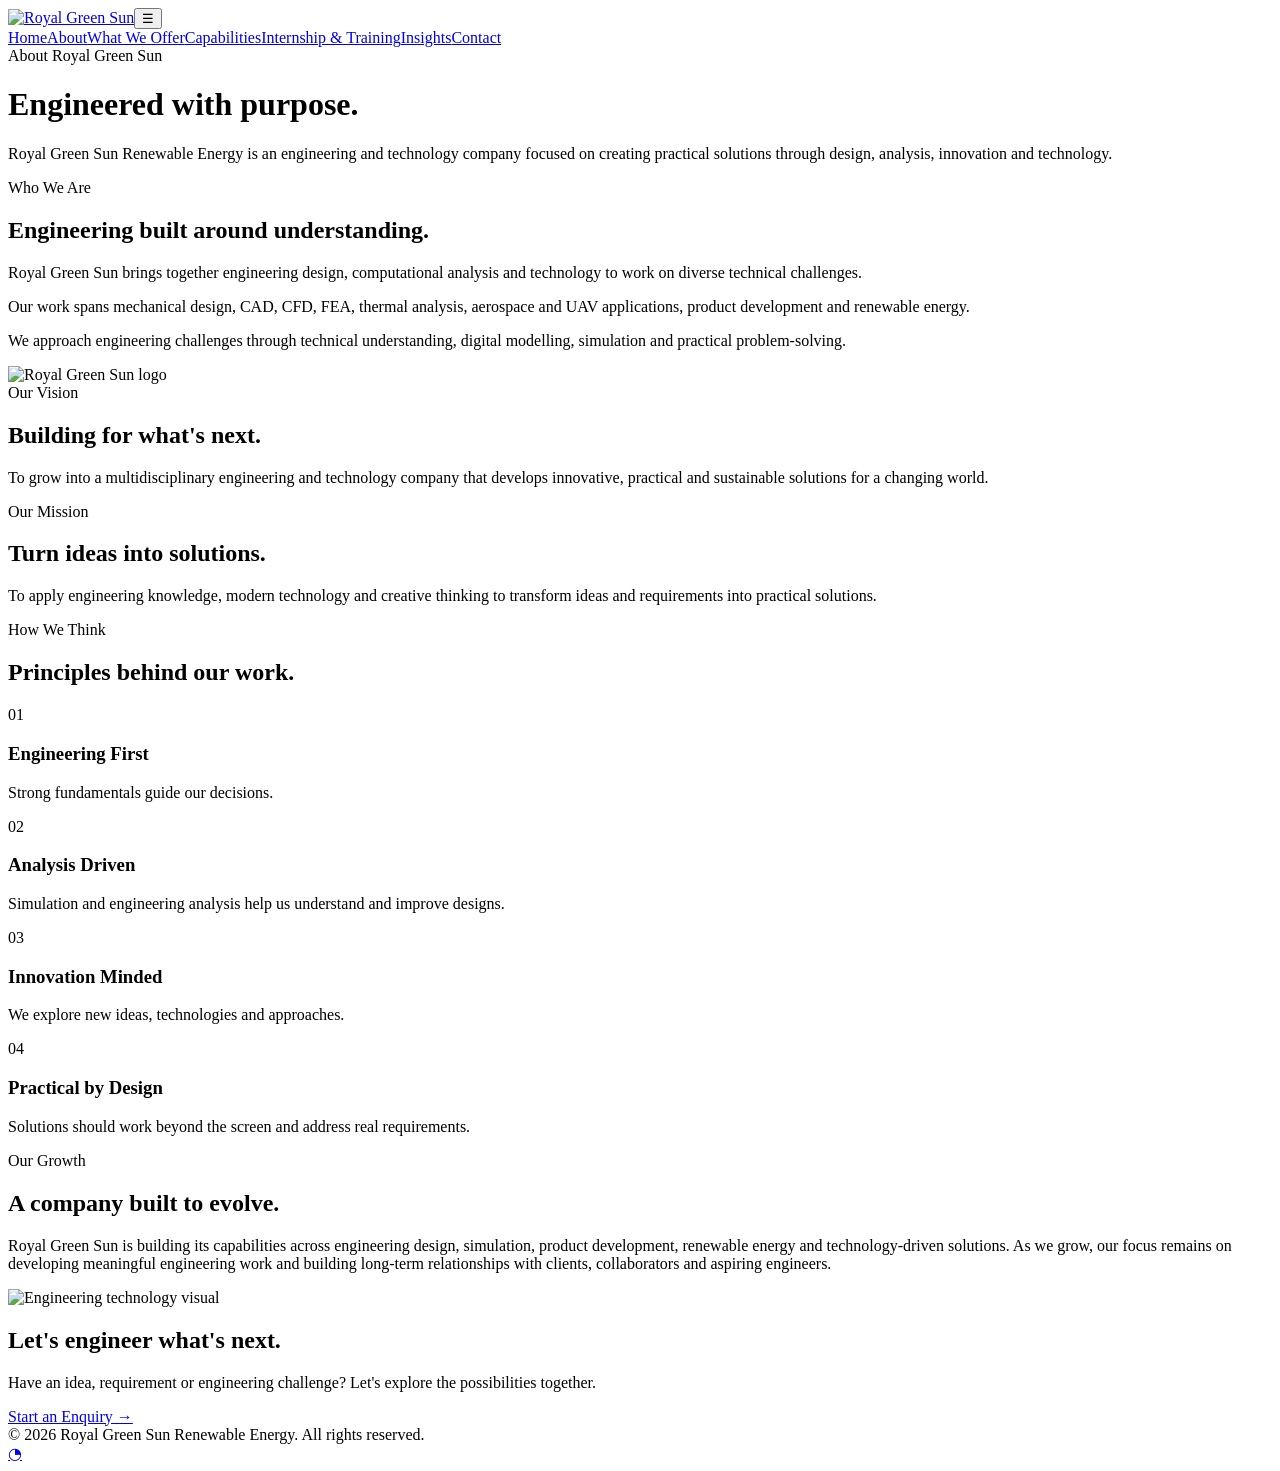
==== about.html @ 7a36ba61 "Add files via upload" ====
<!doctype html><html lang="en"><head><meta charset="utf-8"><meta name="viewport" content="width=device-width,initial-scale=1"><title>About | Royal Green Sun</title><link rel="stylesheet" href="assets/styles.css"></head><body><div class="topline"></div><nav class="nav"><div class="container navin"><a class="brand" href="index.html"><img src="assets/logo.png" alt="Royal Green Sun"></a><button class="menu">☰</button><div class="links"><a href="index.html">Home</a><a class="active" href="about.html">About</a><a href="what-we-offer.html">What We Offer</a><a href="capabilities.html">Capabilities</a><a href="internship-training.html">Internship &amp; Training</a><a href="insights.html">Insights</a><a href="contact.html">Contact</a></div></div></nav><header class="pagehero"><div class="container"><div class="eyebrow">About Royal Green Sun</div><h1>Engineered with purpose.</h1><p>Royal Green Sun Renewable Energy is an engineering and technology company focused on creating practical solutions through design, analysis, innovation and technology.</p></div></header><section class="section"><div class="container split"><div><div class="kicker">Who We Are</div><h2>Engineering built around understanding.</h2><p>Royal Green Sun brings together engineering design, computational analysis and technology to work on diverse technical challenges.</p><p>Our work spans mechanical design, CAD, CFD, FEA, thermal analysis, aerospace and UAV applications, product development and renewable energy.</p><p>We approach engineering challenges through technical understanding, digital modelling, simulation and practical problem-solving.</p></div><div class="logo-lock"><img src="assets/logo.png" alt="Royal Green Sun logo"></div></div></section><section class="section alt"><div class="container grid grid2"><div class="card"><div class="kicker">Our Vision</div><h2>Building for what's next.</h2><p>To grow into a multidisciplinary engineering and technology company that develops innovative, practical and sustainable solutions for a changing world.</p></div><div class="card"><div class="kicker">Our Mission</div><h2>Turn ideas into solutions.</h2><p>To apply engineering knowledge, modern technology and creative thinking to transform ideas and requirements into practical solutions.</p></div></div></section><section class="section"><div class="container"><div class="section-head"><div><div class="kicker">How We Think</div><h2>Principles behind our work.</h2></div></div><div class="grid grid4"><div class="card"><div class="num">01</div><h3>Engineering First</h3><p>Strong fundamentals guide our decisions.</p></div><div class="card"><div class="num">02</div><h3>Analysis Driven</h3><p>Simulation and engineering analysis help us understand and improve designs.</p></div><div class="card"><div class="num">03</div><h3>Innovation Minded</h3><p>We explore new ideas, technologies and approaches.</p></div><div class="card"><div class="num">04</div><h3>Practical by Design</h3><p>Solutions should work beyond the screen and address real requirements.</p></div></div></div></section><section class="section dark"><div class="container split"><div><div class="kicker">Our Growth</div><h2>A company built to evolve.</h2><p>Royal Green Sun is building its capabilities across engineering design, simulation, product development, renewable energy and technology-driven solutions. As we grow, our focus remains on developing meaningful engineering work and building long-term relationships with clients, collaborators and aspiring engineers.</p></div><div class="visual"><img src="assets/engineering-technologies.png" alt="Engineering technology visual"></div></div></section><section class="cta"><div class="container cta-box"><div><h2>Let's engineer what's next.</h2><p>Have an idea, requirement or engineering challenge? Let's explore the possibilities together.</p></div><a class="btn primary" href="contact.html">Start an Enquiry →</a></div></section><footer class="footer"><div class="container copy">© 2026 Royal Green Sun Renewable Energy. All rights reserved.</div></footer><a class="wa" target="_blank" href="https://wa.me/919315692372?text=Hello%20Royal%20Green%20Sun%2C%20I%20would%20like%20to%20enquire%20about%20your%20engineering%20services.">◔</a><script src="assets/script.js"></script></body></html>
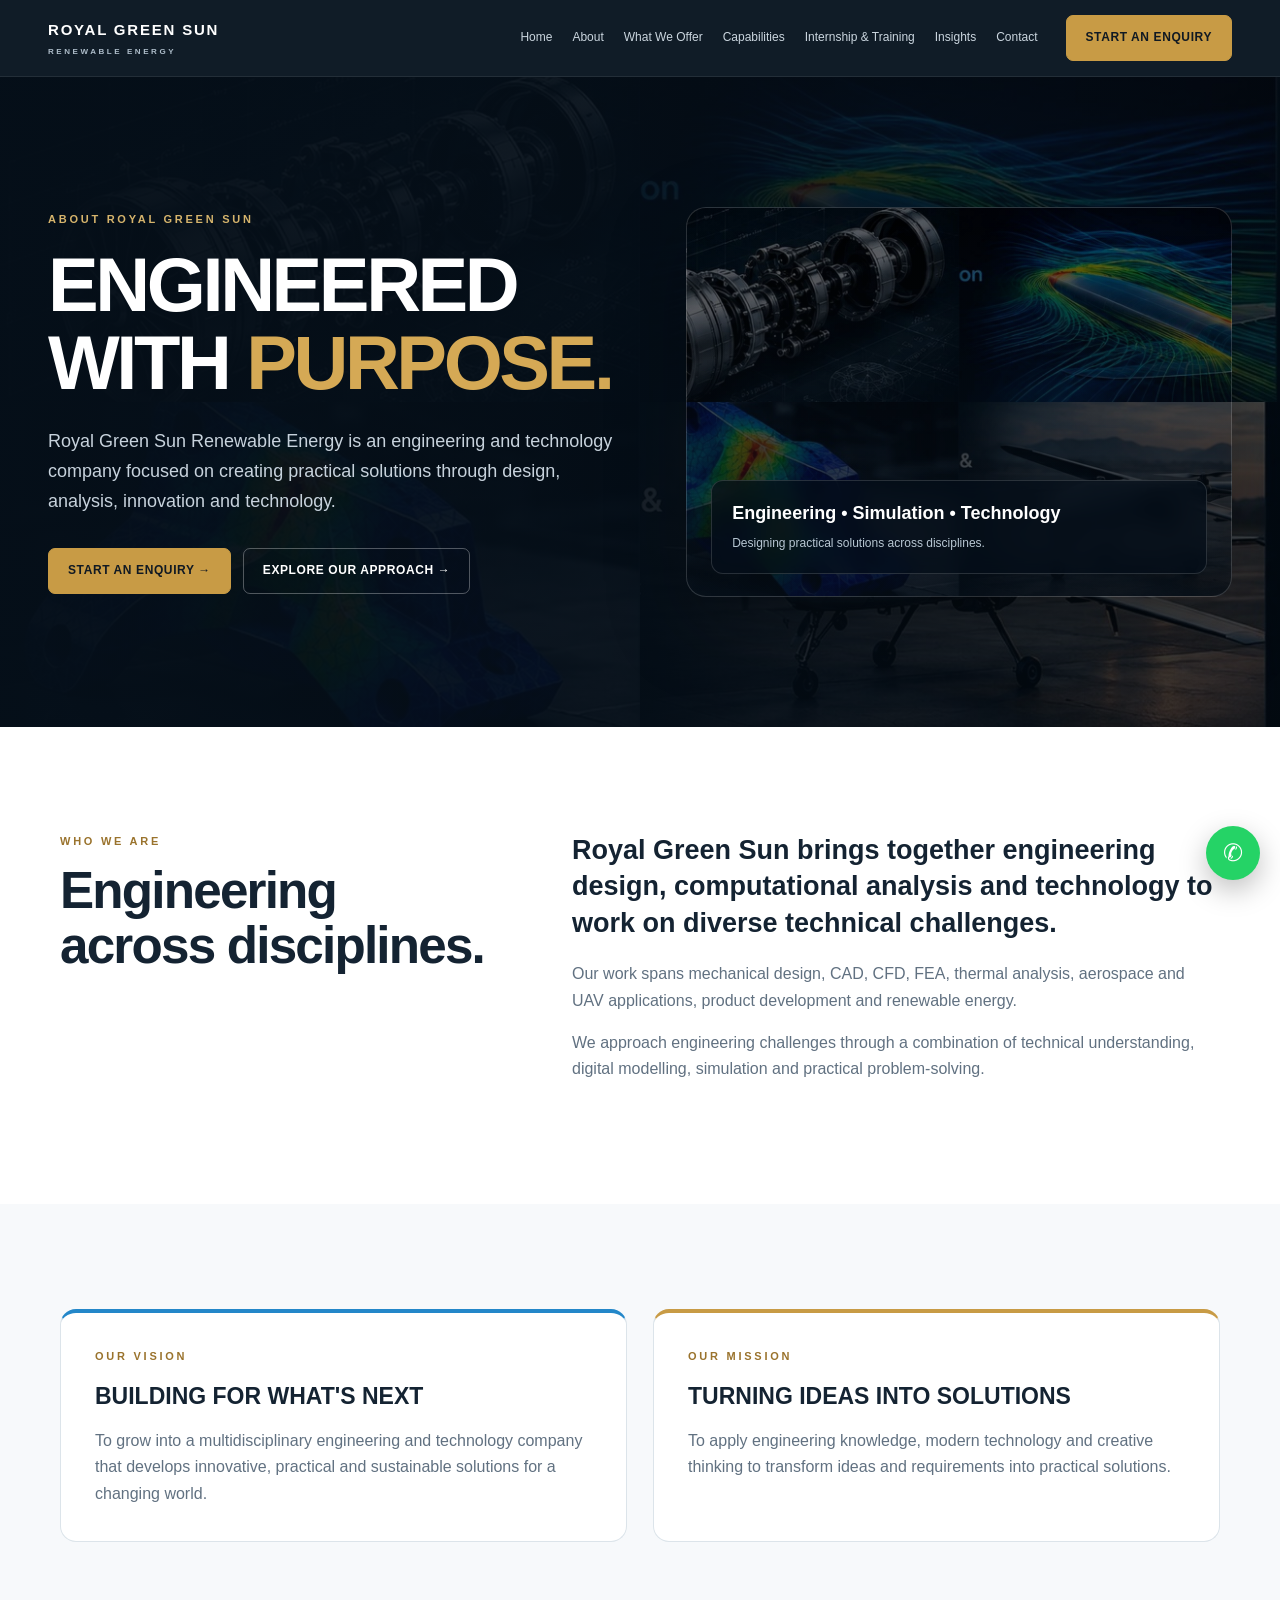
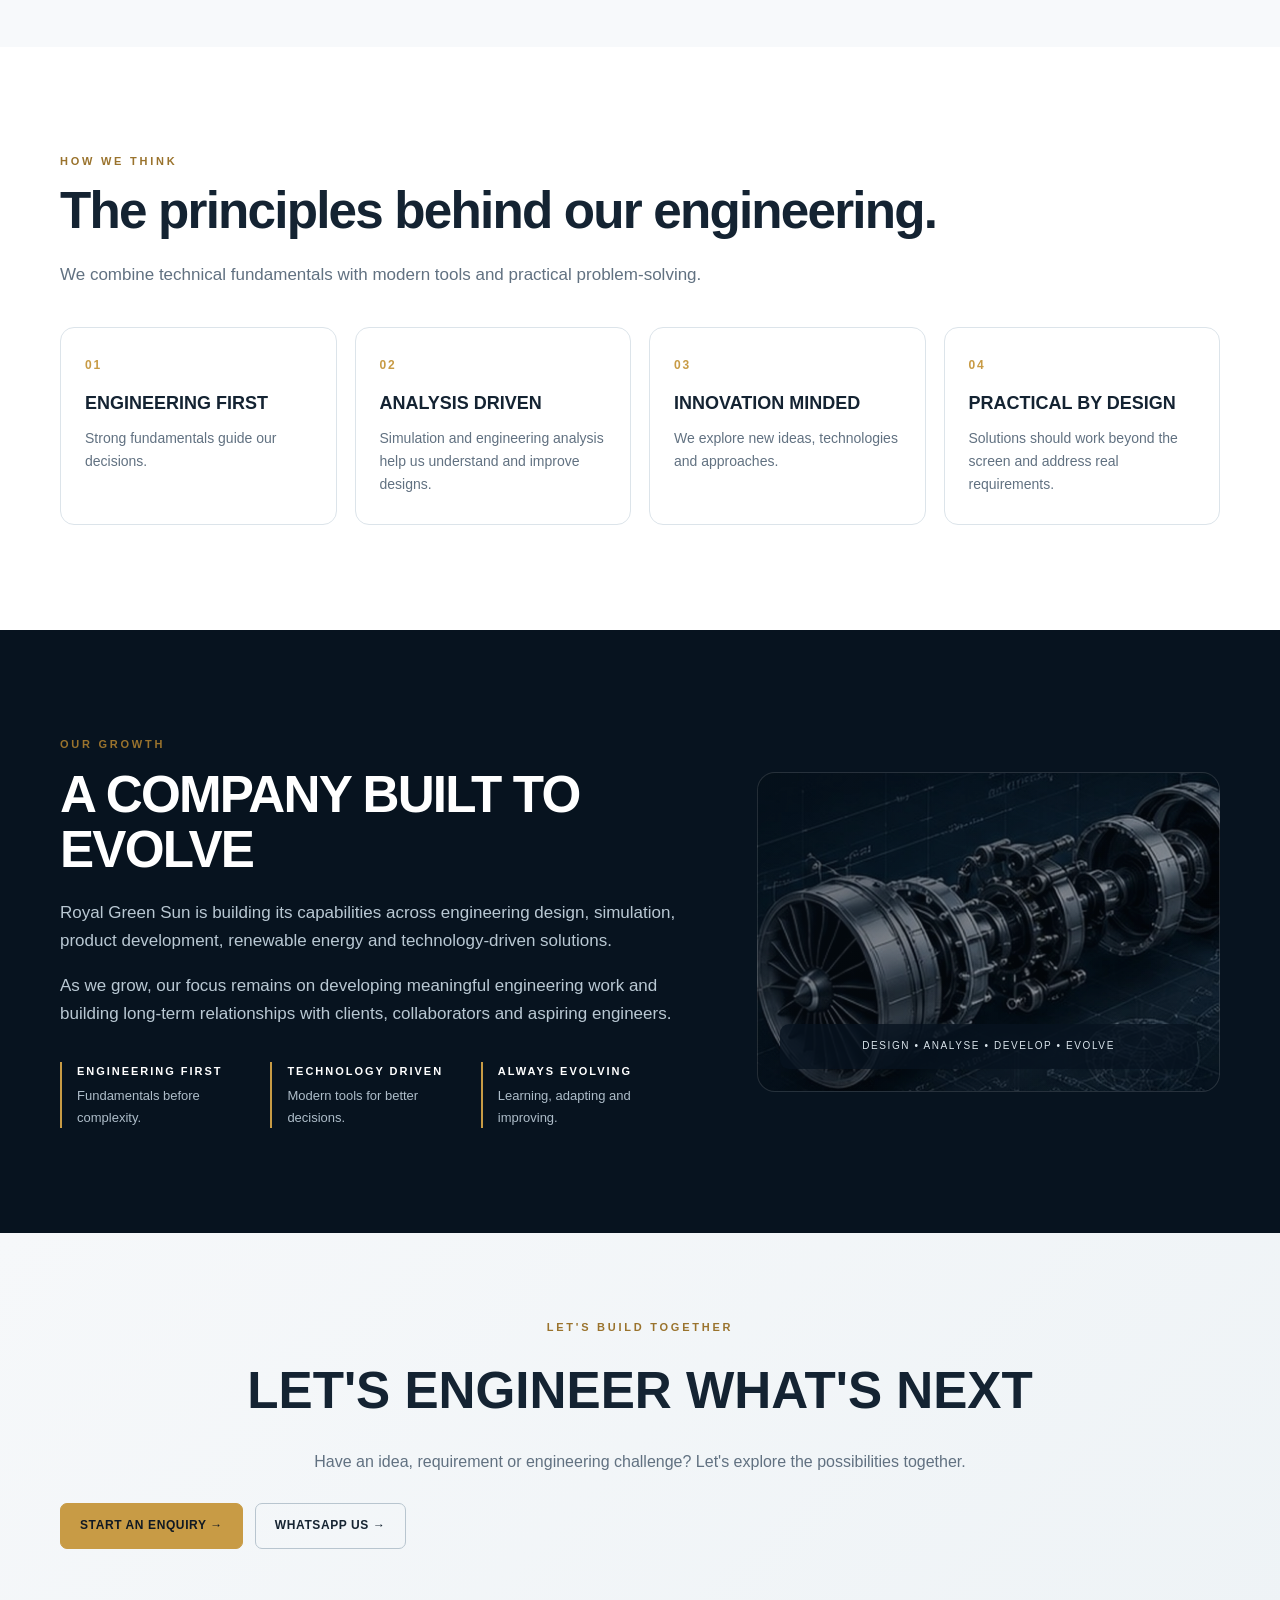
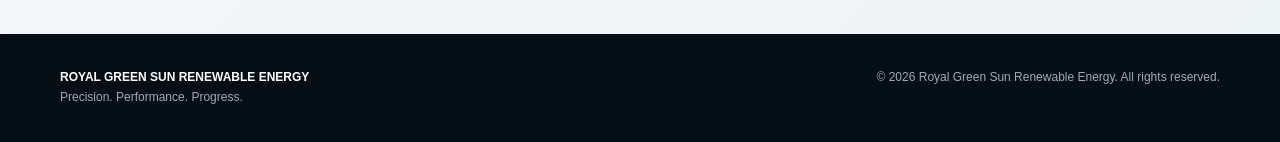
==== commit 80655da1: "Add files via upload" ====
--- a/about.html
+++ b/about.html
@@ -1 +1,22 @@
-<!doctype html><html lang="en"><head><meta charset="utf-8"><meta name="viewport" content="width=device-width,initial-scale=1"><title>About | Royal Green Sun</title><link rel="stylesheet" href="assets/styles.css"></head><body><div class="topline"></div><nav class="nav"><div class="container navin"><a class="brand" href="index.html"><img src="assets/logo.png" alt="Royal Green Sun"></a><button class="menu">☰</button><div class="links"><a href="index.html">Home</a><a class="active" href="about.html">About</a><a href="what-we-offer.html">What We Offer</a><a href="capabilities.html">Capabilities</a><a href="internship-training.html">Internship &amp; Training</a><a href="insights.html">Insights</a><a href="contact.html">Contact</a></div></div></nav><header class="pagehero"><div class="container"><div class="eyebrow">About Royal Green Sun</div><h1>Engineered with purpose.</h1><p>Royal Green Sun Renewable Energy is an engineering and technology company focused on creating practical solutions through design, analysis, innovation and technology.</p></div></header><section class="section"><div class="container split"><div><div class="kicker">Who We Are</div><h2>Engineering built around understanding.</h2><p>Royal Green Sun brings together engineering design, computational analysis and technology to work on diverse technical challenges.</p><p>Our work spans mechanical design, CAD, CFD, FEA, thermal analysis, aerospace and UAV applications, product development and renewable energy.</p><p>We approach engineering challenges through technical understanding, digital modelling, simulation and practical problem-solving.</p></div><div class="logo-lock"><img src="assets/logo.png" alt="Royal Green Sun logo"></div></div></section><section class="section alt"><div class="container grid grid2"><div class="card"><div class="kicker">Our Vision</div><h2>Building for what's next.</h2><p>To grow into a multidisciplinary engineering and technology company that develops innovative, practical and sustainable solutions for a changing world.</p></div><div class="card"><div class="kicker">Our Mission</div><h2>Turn ideas into solutions.</h2><p>To apply engineering knowledge, modern technology and creative thinking to transform ideas and requirements into practical solutions.</p></div></div></section><section class="section"><div class="container"><div class="section-head"><div><div class="kicker">How We Think</div><h2>Principles behind our work.</h2></div></div><div class="grid grid4"><div class="card"><div class="num">01</div><h3>Engineering First</h3><p>Strong fundamentals guide our decisions.</p></div><div class="card"><div class="num">02</div><h3>Analysis Driven</h3><p>Simulation and engineering analysis help us understand and improve designs.</p></div><div class="card"><div class="num">03</div><h3>Innovation Minded</h3><p>We explore new ideas, technologies and approaches.</p></div><div class="card"><div class="num">04</div><h3>Practical by Design</h3><p>Solutions should work beyond the screen and address real requirements.</p></div></div></div></section><section class="section dark"><div class="container split"><div><div class="kicker">Our Growth</div><h2>A company built to evolve.</h2><p>Royal Green Sun is building its capabilities across engineering design, simulation, product development, renewable energy and technology-driven solutions. As we grow, our focus remains on developing meaningful engineering work and building long-term relationships with clients, collaborators and aspiring engineers.</p></div><div class="visual"><img src="assets/engineering-technologies.png" alt="Engineering technology visual"></div></div></section><section class="cta"><div class="container cta-box"><div><h2>Let's engineer what's next.</h2><p>Have an idea, requirement or engineering challenge? Let's explore the possibilities together.</p></div><a class="btn primary" href="contact.html">Start an Enquiry →</a></div></section><footer class="footer"><div class="container copy">© 2026 Royal Green Sun Renewable Energy. All rights reserved.</div></footer><a class="wa" target="_blank" href="https://wa.me/919315692372?text=Hello%20Royal%20Green%20Sun%2C%20I%20would%20like%20to%20enquire%20about%20your%20engineering%20services.">◔</a><script src="assets/script.js"></script></body></html>
+<!DOCTYPE html>
+<html lang="en">
+<head>
+<meta charset="UTF-8"><meta name="viewport" content="width=device-width,initial-scale=1.0">
+<title>About | Royal Green Sun Renewable Energy</title>
+<meta name="description" content="About Royal Green Sun Renewable Energy — an engineering and technology company focused on design, analysis, innovation and practical solutions.">
+<style>
+:root{--navy:#07131f;--ink:#142332;--muted:#617181;--line:#dce4ea;--paper:#f7f9fb;--gold:#c89b45;--blue:#2387c9}*{box-sizing:border-box}html{scroll-behavior:smooth}body{margin:0;font-family:Inter,Arial,Helvetica,sans-serif;color:var(--ink);line-height:1.65}a{text-decoration:none;color:inherit}.nav{position:sticky;top:0;z-index:50;background:rgba(7,19,31,.96);backdrop-filter:blur(12px);border-bottom:1px solid rgba(255,255,255,.08)}.navin{max-width:1240px;margin:auto;min-height:76px;padding:0 28px;display:flex;align-items:center;gap:28px}.brand{color:#fff;font-weight:800;letter-spacing:.12em;font-size:15px;white-space:nowrap}.brand small{display:block;color:#aebdca;font-size:8px;letter-spacing:.32em;margin-top:3px;font-weight:600}.links{margin-left:auto;display:flex;gap:20px;color:#cbd6df;font-size:12px}.links a:hover{color:#fff}.btn{display:inline-flex;align-items:center;justify-content:center;padding:12px 19px;border-radius:7px;background:var(--gold);color:#101923;font-size:12px;font-weight:800;letter-spacing:.05em;text-transform:uppercase;border:1px solid var(--gold)}.btn.alt{background:transparent;color:#fff;border-color:rgba(255,255,255,.3)}.hero{min-height:650px;color:#fff;background:linear-gradient(90deg,rgba(5,15,25,.97) 0%,rgba(5,15,25,.88) 43%,rgba(5,15,25,.45) 100%),url('assets/bg-hero.jpg') center/cover no-repeat;position:relative;overflow:hidden}.hero-inner{max-width:1240px;min-height:650px;margin:auto;padding:88px 28px;display:grid;grid-template-columns:1.02fr .98fr;gap:70px;align-items:center}.eyebrow,.kicker{font-size:11px;font-weight:900;letter-spacing:.25em;text-transform:uppercase}.eyebrow{color:#d6b46c;margin-bottom:18px}.hero h1{margin:0;font-size:clamp(44px,6vw,76px);line-height:1.02;letter-spacing:-.045em}.hero h1 span{color:#d5a955}.hero p{max-width:650px;color:#c7d2dc;font-size:18px;margin:26px 0 32px}.hero-actions,.cta-actions{display:flex;gap:12px;flex-wrap:wrap}.hero-visual{min-height:390px;border:1px solid rgba(255,255,255,.16);border-radius:20px;overflow:hidden;position:relative;background:linear-gradient(180deg,rgba(5,15,25,.05),rgba(5,15,25,.72)),url('assets/bg-hero.jpg') center/cover no-repeat;box-shadow:0 28px 80px rgba(0,0,0,.28)}.visual-label{position:absolute;left:24px;bottom:22px;right:24px;padding:18px 20px;border-radius:12px;background:rgba(5,15,25,.72);border:1px solid rgba(255,255,255,.14);backdrop-filter:blur(10px)}.visual-label strong{display:block;font-size:18px}.visual-label span{color:#b8c7d3;font-size:12px}.section{padding:105px 28px}.section.alt-bg{background:var(--paper)}.container{max-width:1160px;margin:auto}.kicker{color:#9a732d;margin-bottom:13px}.title{margin:0 0 22px;font-size:clamp(34px,4vw,54px);line-height:1.08;letter-spacing:-.035em}.lead{color:var(--muted);font-size:17px;max-width:820px}.who{display:grid;grid-template-columns:.8fr 1.2fr;gap:80px;align-items:start}.statement{margin:0 0 20px;font-size:27px;line-height:1.35;font-weight:700}.copy{color:var(--muted);font-size:16px}.vision-grid{display:grid;grid-template-columns:1fr 1fr;gap:26px}.info-card{background:#fff;border:1px solid var(--line);border-radius:16px;padding:34px}.info-card h3{margin:0 0 12px;font-size:23px}.info-card p{margin:0;color:var(--muted)}.mission{border-top:4px solid var(--gold)}.vision{border-top:4px solid var(--blue)}.think-grid{display:grid;grid-template-columns:repeat(4,1fr);gap:18px}.think-card{padding:28px 24px;border:1px solid var(--line);border-radius:14px;background:#fff}.think-card .num{color:var(--gold);font-weight:900;font-size:12px;letter-spacing:.15em}.think-card h3{font-size:18px;margin:14px 0 8px}.think-card p{color:var(--muted);font-size:14px;margin:0}.growth{background:var(--navy);color:#fff}.growth .lead{color:#b9c8d3}.growth-inner{display:grid;grid-template-columns:1fr .75fr;gap:80px;align-items:center}.growth-visual{min-height:320px;border:1px solid rgba(255,255,255,.13);border-radius:18px;background:linear-gradient(135deg,rgba(7,19,31,.55),rgba(7,19,31,.15)),url('assets/bg-design.jpg') center/cover no-repeat;position:relative}.growth-visual:after{content:'DESIGN • ANALYSE • DEVELOP • EVOLVE';position:absolute;left:22px;right:22px;bottom:22px;padding:14px;border-radius:9px;background:rgba(7,19,31,.78);color:#d9e3ea;font-size:10px;letter-spacing:.16em;text-align:center}.points{display:grid;grid-template-columns:repeat(3,1fr);gap:14px;margin-top:34px}.point{border-left:2px solid var(--gold);padding-left:15px}.point strong{display:block;font-size:11px;letter-spacing:.18em}.point span{display:block;color:#aebdc9;font-size:13px;margin-top:5px}.cta{padding:85px 28px;background:linear-gradient(135deg,#f6f8fa,#eef3f6);text-align:center}.cta h2{font-size:clamp(32px,4vw,52px);margin:0 0 15px}.cta p{max-width:700px;margin:0 auto 28px;color:var(--muted)}.cta .btn.alt{color:#162432;border-color:#b8c5cf}footer{background:#050d15;color:#9eacb7;padding:34px 28px}.foot{max-width:1160px;margin:auto;display:flex;justify-content:space-between;gap:20px;font-size:12px}.foot strong{color:#fff}.whatsapp{position:fixed;right:20px;bottom:20px;z-index:100;width:54px;height:54px;border-radius:50%;display:flex;align-items:center;justify-content:center;background:#25D366;color:#fff;font-size:24px;box-shadow:0 10px 28px rgba(0,0,0,.25)}
+@media(max-width:900px){.links{display:none}.hero-inner,.who,.growth-inner{grid-template-columns:1fr}.hero-visual{min-height:320px}.think-grid{grid-template-columns:1fr 1fr}.vision-grid{grid-template-columns:1fr}}
+@media(max-width:560px){.navin{padding:0 18px}.nav .btn{display:none}.section{padding:76px 20px}.hero-inner{padding:72px 20px;min-height:auto}.hero{min-height:auto}.hero h1{font-size:46px}.hero p{font-size:16px}.think-grid{grid-template-columns:1fr}.points{grid-template-columns:1fr}.foot{flex-direction:column}}
+</style></head>
+<body>
+<header class="nav"><div class="navin"><a class="brand" href="index.html">ROYAL GREEN SUN<small>RENEWABLE ENERGY</small></a><nav class="links"><a href="index.html">Home</a><a href="about.html">About</a><a href="what-we-offer.html">What We Offer</a><a href="capabilities.html">Capabilities</a><a href="internship-training.html">Internship &amp; Training</a><a href="insights.html">Insights</a><a href="contact.html">Contact</a></nav><a class="btn" href="contact.html">Start an Enquiry</a></div></header>
+<main>
+<section class="hero"><div class="hero-inner"><div><div class="eyebrow">ABOUT ROYAL GREEN SUN</div><h1>ENGINEERED<br>WITH <span>PURPOSE.</span></h1><p>Royal Green Sun Renewable Energy is an engineering and technology company focused on creating practical solutions through design, analysis, innovation and technology.</p><div class="hero-actions"><a class="btn" href="contact.html">Start an Enquiry →</a><a class="btn alt" href="#who-we-are">Explore Our Approach →</a></div></div><div class="hero-visual" aria-label="Engineering, simulation, aerospace and renewable-energy visual"><div class="visual-label"><strong>Engineering • Simulation • Technology</strong><span>Designing practical solutions across disciplines.</span></div></div></div></section>
+<section class="section" id="who-we-are"><div class="container who"><div><div class="kicker">Who We Are</div><h2 class="title">Engineering across disciplines.</h2></div><div><p class="statement">Royal Green Sun brings together engineering design, computational analysis and technology to work on diverse technical challenges.</p><p class="copy">Our work spans mechanical design, CAD, CFD, FEA, thermal analysis, aerospace and UAV applications, product development and renewable energy.</p><p class="copy">We approach engineering challenges through a combination of technical understanding, digital modelling, simulation and practical problem-solving.</p></div></div></section>
+<section class="section alt-bg"><div class="container"><div class="vision-grid"><div class="info-card vision"><div class="kicker">Our Vision</div><h3>BUILDING FOR WHAT'S NEXT</h3><p>To grow into a multidisciplinary engineering and technology company that develops innovative, practical and sustainable solutions for a changing world.</p></div><div class="info-card mission"><div class="kicker">Our Mission</div><h3>TURNING IDEAS INTO SOLUTIONS</h3><p>To apply engineering knowledge, modern technology and creative thinking to transform ideas and requirements into practical solutions.</p></div></div></div></section>
+<section class="section"><div class="container"><div class="kicker">How We Think</div><h2 class="title">The principles behind our engineering.</h2><p class="lead">We combine technical fundamentals with modern tools and practical problem-solving.</p><div class="think-grid" style="margin-top:38px"><div class="think-card"><div class="num">01</div><h3>ENGINEERING FIRST</h3><p>Strong fundamentals guide our decisions.</p></div><div class="think-card"><div class="num">02</div><h3>ANALYSIS DRIVEN</h3><p>Simulation and engineering analysis help us understand and improve designs.</p></div><div class="think-card"><div class="num">03</div><h3>INNOVATION MINDED</h3><p>We explore new ideas, technologies and approaches.</p></div><div class="think-card"><div class="num">04</div><h3>PRACTICAL BY DESIGN</h3><p>Solutions should work beyond the screen and address real requirements.</p></div></div></div></section>
+<section class="section growth"><div class="container growth-inner"><div><div class="kicker">Our Growth</div><h2 class="title">A COMPANY BUILT TO EVOLVE</h2><p class="lead">Royal Green Sun is building its capabilities across engineering design, simulation, product development, renewable energy and technology-driven solutions.</p><p class="lead">As we grow, our focus remains on developing meaningful engineering work and building long-term relationships with clients, collaborators and aspiring engineers.</p><div class="points"><div class="point"><strong>ENGINEERING FIRST</strong><span>Fundamentals before complexity.</span></div><div class="point"><strong>TECHNOLOGY DRIVEN</strong><span>Modern tools for better decisions.</span></div><div class="point"><strong>ALWAYS EVOLVING</strong><span>Learning, adapting and improving.</span></div></div></div><div class="growth-visual" aria-label="Engineering design visual"></div></div></section>
+<section class="cta"><div class="container"><div class="kicker">Let's Build Together</div><h2>LET'S ENGINEER WHAT'S NEXT</h2><p>Have an idea, requirement or engineering challenge? Let's explore the possibilities together.</p><div class="cta-actions"><a class="btn" href="contact.html">Start an Enquiry →</a><a class="btn alt" href="https://wa.me/919315692372?text=Hello%20Royal%20Green%20Sun%2C%20I%20would%20like%20to%20enquire%20about%20your%20engineering%20services.">WhatsApp Us →</a></div></div></section>
+</main><footer><div class="foot"><div><strong>ROYAL GREEN SUN RENEWABLE ENERGY</strong><br>Precision. Performance. Progress.</div><div>© 2026 Royal Green Sun Renewable Energy. All rights reserved.</div></div></footer><a class="whatsapp" href="https://wa.me/919315692372?text=Hello%20Royal%20Green%20Sun%2C%20I%20would%20like%20to%20enquire%20about%20your%20engineering%20services." aria-label="WhatsApp Royal Green Sun">✆</a>
+</body></html>
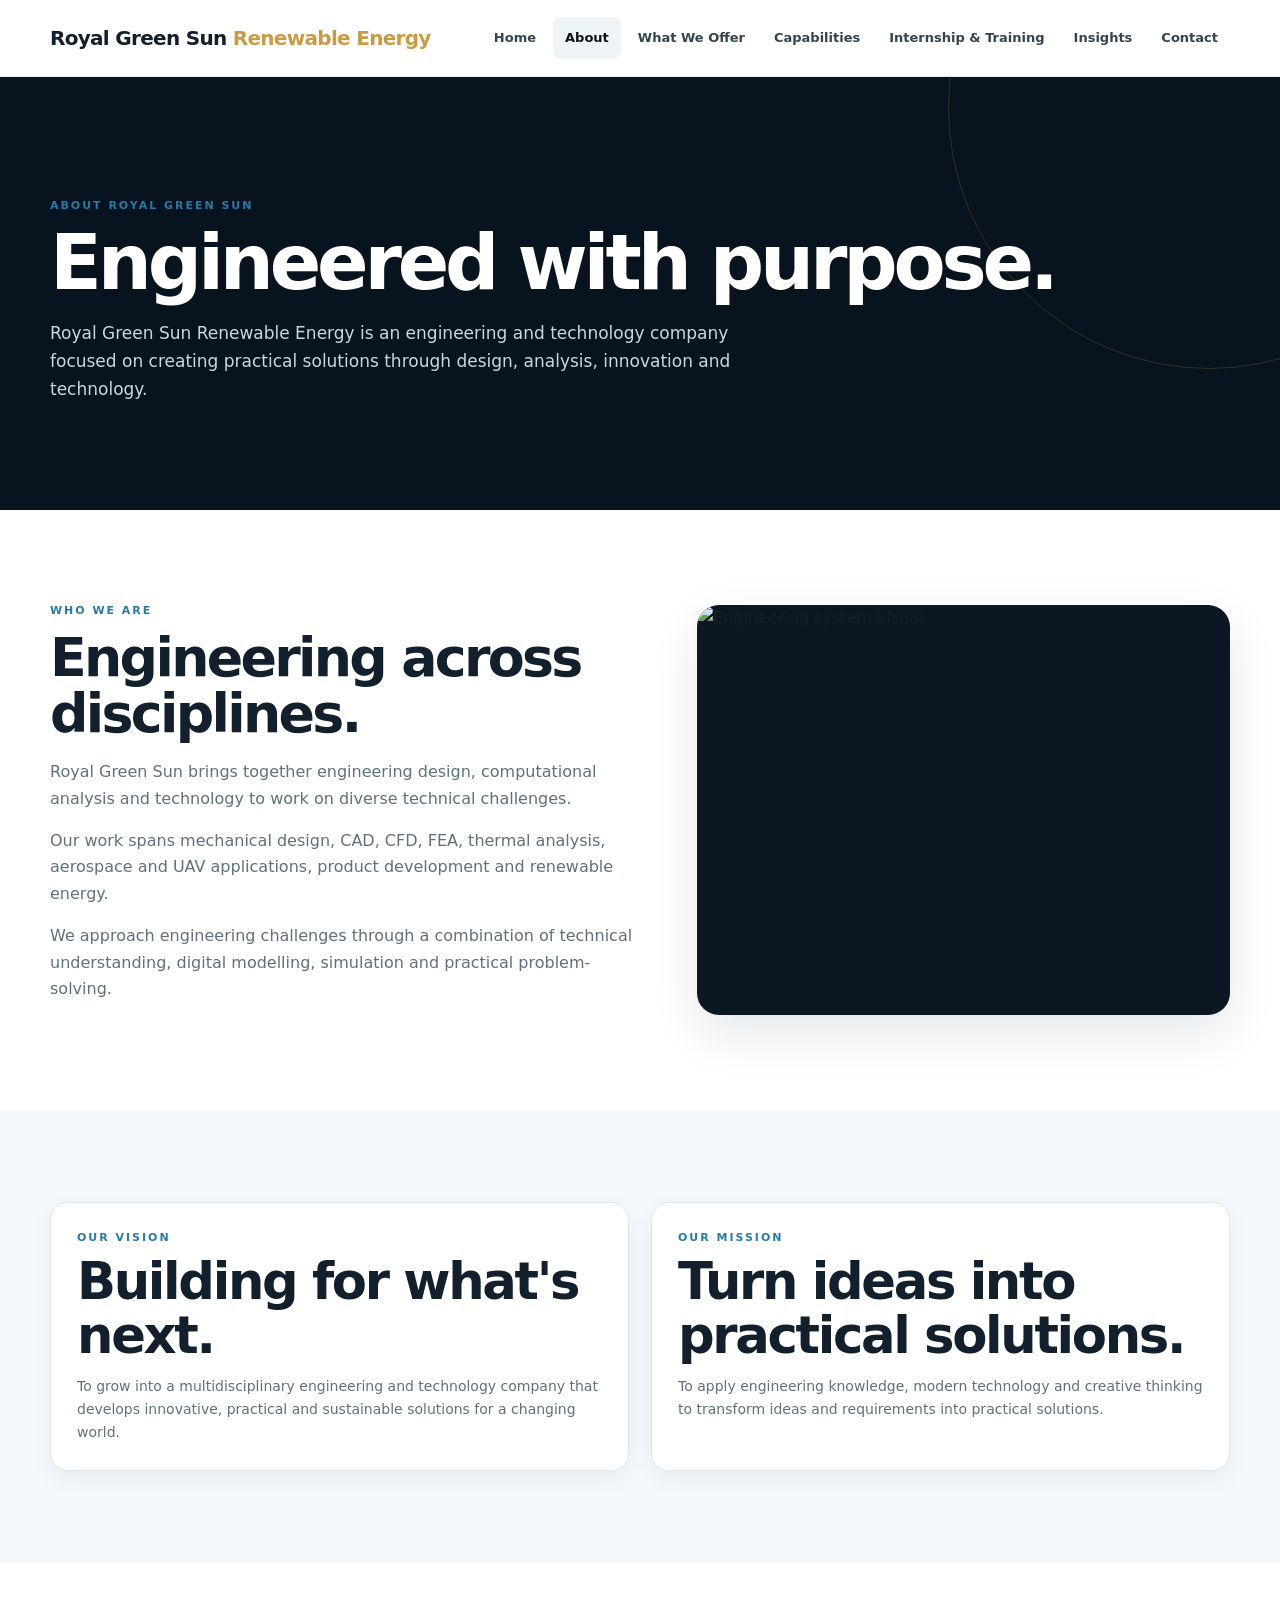
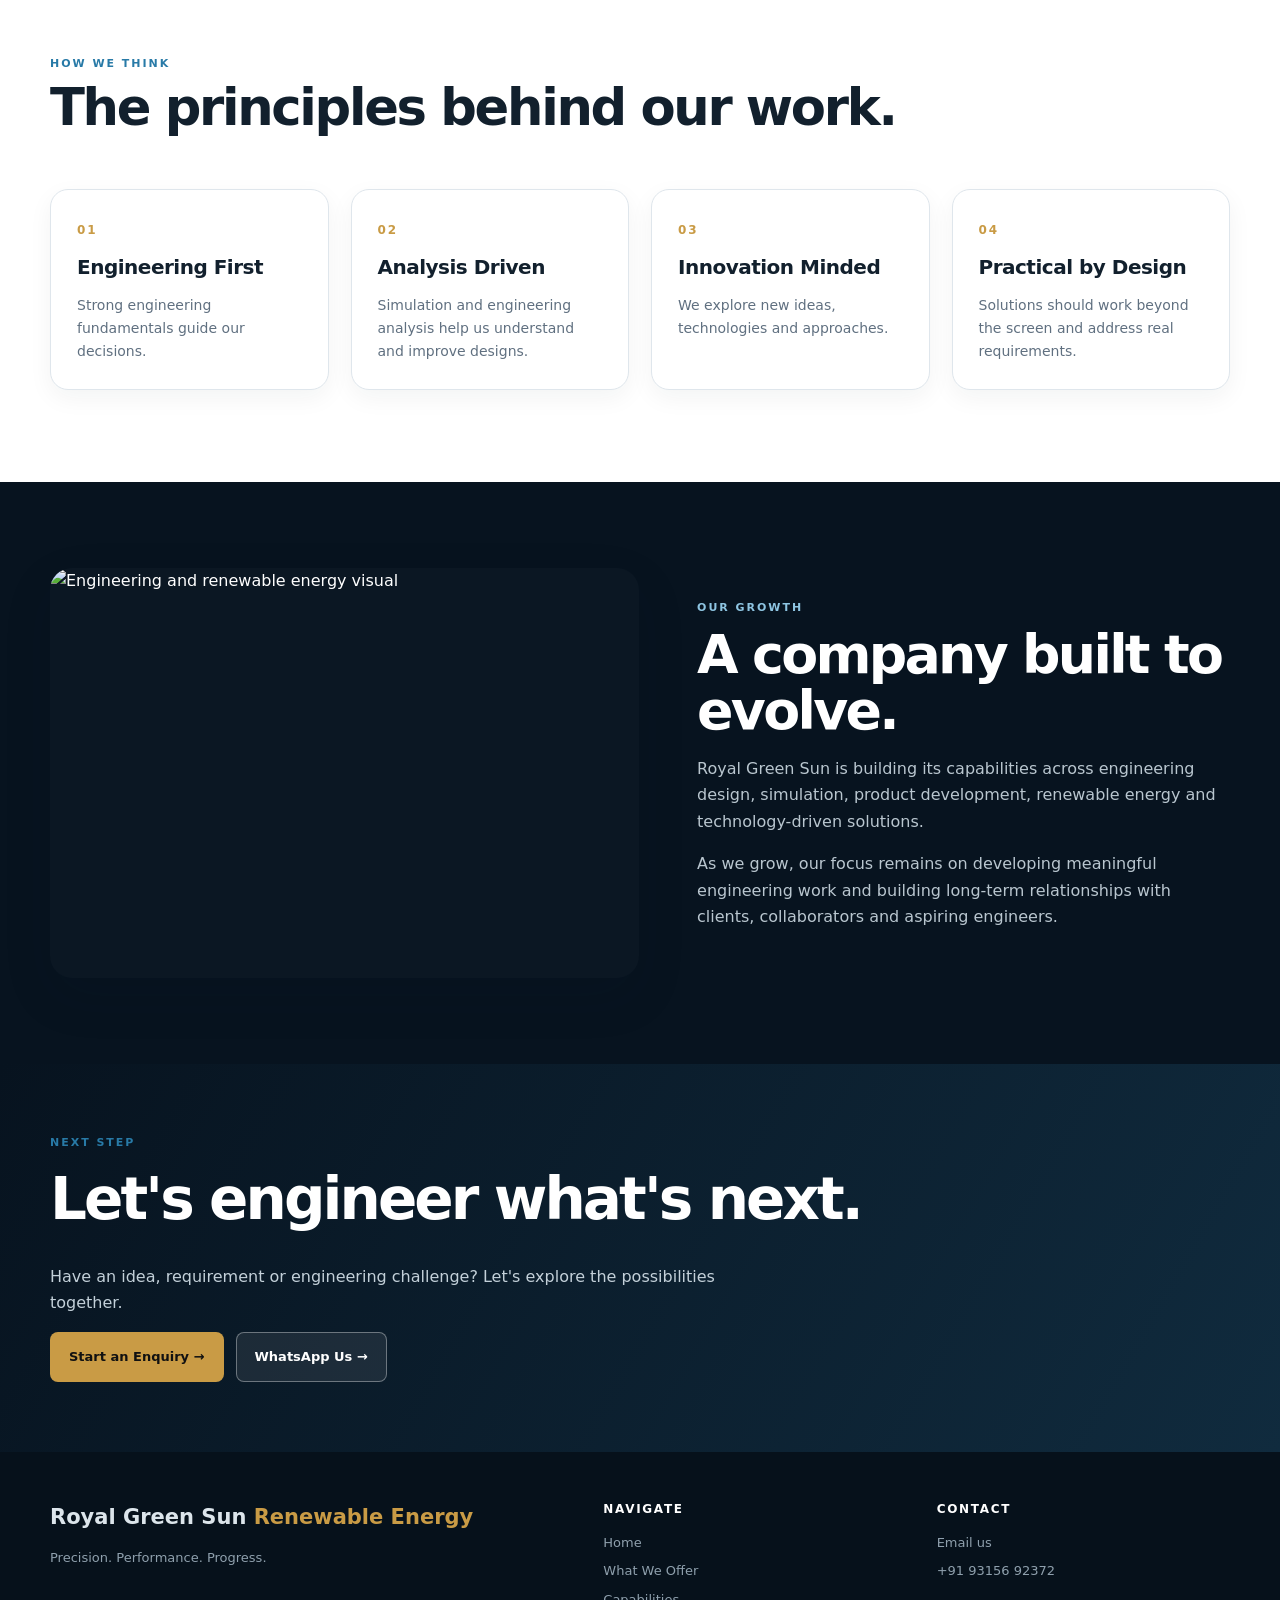
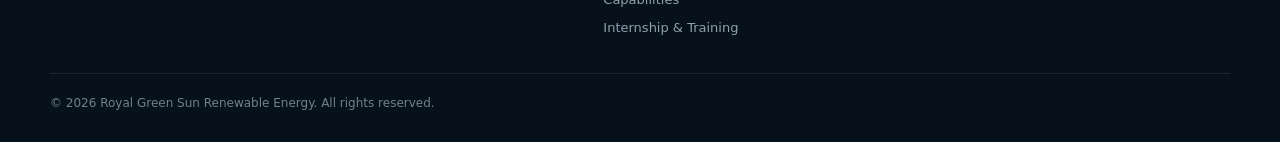
==== commit ca895cc0: "Add files via upload" ====
--- a/about.html
+++ b/about.html
@@ -1,22 +1,9 @@
-<!DOCTYPE html>
-<html lang="en">
-<head>
-<meta charset="UTF-8"><meta name="viewport" content="width=device-width,initial-scale=1.0">
-<title>About | Royal Green Sun Renewable Energy</title>
-<meta name="description" content="About Royal Green Sun Renewable Energy — an engineering and technology company focused on design, analysis, innovation and practical solutions.">
-<style>
-:root{--navy:#07131f;--ink:#142332;--muted:#617181;--line:#dce4ea;--paper:#f7f9fb;--gold:#c89b45;--blue:#2387c9}*{box-sizing:border-box}html{scroll-behavior:smooth}body{margin:0;font-family:Inter,Arial,Helvetica,sans-serif;color:var(--ink);line-height:1.65}a{text-decoration:none;color:inherit}.nav{position:sticky;top:0;z-index:50;background:rgba(7,19,31,.96);backdrop-filter:blur(12px);border-bottom:1px solid rgba(255,255,255,.08)}.navin{max-width:1240px;margin:auto;min-height:76px;padding:0 28px;display:flex;align-items:center;gap:28px}.brand{color:#fff;font-weight:800;letter-spacing:.12em;font-size:15px;white-space:nowrap}.brand small{display:block;color:#aebdca;font-size:8px;letter-spacing:.32em;margin-top:3px;font-weight:600}.links{margin-left:auto;display:flex;gap:20px;color:#cbd6df;font-size:12px}.links a:hover{color:#fff}.btn{display:inline-flex;align-items:center;justify-content:center;padding:12px 19px;border-radius:7px;background:var(--gold);color:#101923;font-size:12px;font-weight:800;letter-spacing:.05em;text-transform:uppercase;border:1px solid var(--gold)}.btn.alt{background:transparent;color:#fff;border-color:rgba(255,255,255,.3)}.hero{min-height:650px;color:#fff;background:linear-gradient(90deg,rgba(5,15,25,.97) 0%,rgba(5,15,25,.88) 43%,rgba(5,15,25,.45) 100%),url('assets/bg-hero.jpg') center/cover no-repeat;position:relative;overflow:hidden}.hero-inner{max-width:1240px;min-height:650px;margin:auto;padding:88px 28px;display:grid;grid-template-columns:1.02fr .98fr;gap:70px;align-items:center}.eyebrow,.kicker{font-size:11px;font-weight:900;letter-spacing:.25em;text-transform:uppercase}.eyebrow{color:#d6b46c;margin-bottom:18px}.hero h1{margin:0;font-size:clamp(44px,6vw,76px);line-height:1.02;letter-spacing:-.045em}.hero h1 span{color:#d5a955}.hero p{max-width:650px;color:#c7d2dc;font-size:18px;margin:26px 0 32px}.hero-actions,.cta-actions{display:flex;gap:12px;flex-wrap:wrap}.hero-visual{min-height:390px;border:1px solid rgba(255,255,255,.16);border-radius:20px;overflow:hidden;position:relative;background:linear-gradient(180deg,rgba(5,15,25,.05),rgba(5,15,25,.72)),url('assets/bg-hero.jpg') center/cover no-repeat;box-shadow:0 28px 80px rgba(0,0,0,.28)}.visual-label{position:absolute;left:24px;bottom:22px;right:24px;padding:18px 20px;border-radius:12px;background:rgba(5,15,25,.72);border:1px solid rgba(255,255,255,.14);backdrop-filter:blur(10px)}.visual-label strong{display:block;font-size:18px}.visual-label span{color:#b8c7d3;font-size:12px}.section{padding:105px 28px}.section.alt-bg{background:var(--paper)}.container{max-width:1160px;margin:auto}.kicker{color:#9a732d;margin-bottom:13px}.title{margin:0 0 22px;font-size:clamp(34px,4vw,54px);line-height:1.08;letter-spacing:-.035em}.lead{color:var(--muted);font-size:17px;max-width:820px}.who{display:grid;grid-template-columns:.8fr 1.2fr;gap:80px;align-items:start}.statement{margin:0 0 20px;font-size:27px;line-height:1.35;font-weight:700}.copy{color:var(--muted);font-size:16px}.vision-grid{display:grid;grid-template-columns:1fr 1fr;gap:26px}.info-card{background:#fff;border:1px solid var(--line);border-radius:16px;padding:34px}.info-card h3{margin:0 0 12px;font-size:23px}.info-card p{margin:0;color:var(--muted)}.mission{border-top:4px solid var(--gold)}.vision{border-top:4px solid var(--blue)}.think-grid{display:grid;grid-template-columns:repeat(4,1fr);gap:18px}.think-card{padding:28px 24px;border:1px solid var(--line);border-radius:14px;background:#fff}.think-card .num{color:var(--gold);font-weight:900;font-size:12px;letter-spacing:.15em}.think-card h3{font-size:18px;margin:14px 0 8px}.think-card p{color:var(--muted);font-size:14px;margin:0}.growth{background:var(--navy);color:#fff}.growth .lead{color:#b9c8d3}.growth-inner{display:grid;grid-template-columns:1fr .75fr;gap:80px;align-items:center}.growth-visual{min-height:320px;border:1px solid rgba(255,255,255,.13);border-radius:18px;background:linear-gradient(135deg,rgba(7,19,31,.55),rgba(7,19,31,.15)),url('assets/bg-design.jpg') center/cover no-repeat;position:relative}.growth-visual:after{content:'DESIGN • ANALYSE • DEVELOP • EVOLVE';position:absolute;left:22px;right:22px;bottom:22px;padding:14px;border-radius:9px;background:rgba(7,19,31,.78);color:#d9e3ea;font-size:10px;letter-spacing:.16em;text-align:center}.points{display:grid;grid-template-columns:repeat(3,1fr);gap:14px;margin-top:34px}.point{border-left:2px solid var(--gold);padding-left:15px}.point strong{display:block;font-size:11px;letter-spacing:.18em}.point span{display:block;color:#aebdc9;font-size:13px;margin-top:5px}.cta{padding:85px 28px;background:linear-gradient(135deg,#f6f8fa,#eef3f6);text-align:center}.cta h2{font-size:clamp(32px,4vw,52px);margin:0 0 15px}.cta p{max-width:700px;margin:0 auto 28px;color:var(--muted)}.cta .btn.alt{color:#162432;border-color:#b8c5cf}footer{background:#050d15;color:#9eacb7;padding:34px 28px}.foot{max-width:1160px;margin:auto;display:flex;justify-content:space-between;gap:20px;font-size:12px}.foot strong{color:#fff}.whatsapp{position:fixed;right:20px;bottom:20px;z-index:100;width:54px;height:54px;border-radius:50%;display:flex;align-items:center;justify-content:center;background:#25D366;color:#fff;font-size:24px;box-shadow:0 10px 28px rgba(0,0,0,.25)}
-@media(max-width:900px){.links{display:none}.hero-inner,.who,.growth-inner{grid-template-columns:1fr}.hero-visual{min-height:320px}.think-grid{grid-template-columns:1fr 1fr}.vision-grid{grid-template-columns:1fr}}
-@media(max-width:560px){.navin{padding:0 18px}.nav .btn{display:none}.section{padding:76px 20px}.hero-inner{padding:72px 20px;min-height:auto}.hero{min-height:auto}.hero h1{font-size:46px}.hero p{font-size:16px}.think-grid{grid-template-columns:1fr}.points{grid-template-columns:1fr}.foot{flex-direction:column}}
-</style></head>
-<body>
-<header class="nav"><div class="navin"><a class="brand" href="index.html">ROYAL GREEN SUN<small>RENEWABLE ENERGY</small></a><nav class="links"><a href="index.html">Home</a><a href="about.html">About</a><a href="what-we-offer.html">What We Offer</a><a href="capabilities.html">Capabilities</a><a href="internship-training.html">Internship &amp; Training</a><a href="insights.html">Insights</a><a href="contact.html">Contact</a></nav><a class="btn" href="contact.html">Start an Enquiry</a></div></header>
-<main>
-<section class="hero"><div class="hero-inner"><div><div class="eyebrow">ABOUT ROYAL GREEN SUN</div><h1>ENGINEERED<br>WITH <span>PURPOSE.</span></h1><p>Royal Green Sun Renewable Energy is an engineering and technology company focused on creating practical solutions through design, analysis, innovation and technology.</p><div class="hero-actions"><a class="btn" href="contact.html">Start an Enquiry →</a><a class="btn alt" href="#who-we-are">Explore Our Approach →</a></div></div><div class="hero-visual" aria-label="Engineering, simulation, aerospace and renewable-energy visual"><div class="visual-label"><strong>Engineering • Simulation • Technology</strong><span>Designing practical solutions across disciplines.</span></div></div></div></section>
-<section class="section" id="who-we-are"><div class="container who"><div><div class="kicker">Who We Are</div><h2 class="title">Engineering across disciplines.</h2></div><div><p class="statement">Royal Green Sun brings together engineering design, computational analysis and technology to work on diverse technical challenges.</p><p class="copy">Our work spans mechanical design, CAD, CFD, FEA, thermal analysis, aerospace and UAV applications, product development and renewable energy.</p><p class="copy">We approach engineering challenges through a combination of technical understanding, digital modelling, simulation and practical problem-solving.</p></div></div></section>
-<section class="section alt-bg"><div class="container"><div class="vision-grid"><div class="info-card vision"><div class="kicker">Our Vision</div><h3>BUILDING FOR WHAT'S NEXT</h3><p>To grow into a multidisciplinary engineering and technology company that develops innovative, practical and sustainable solutions for a changing world.</p></div><div class="info-card mission"><div class="kicker">Our Mission</div><h3>TURNING IDEAS INTO SOLUTIONS</h3><p>To apply engineering knowledge, modern technology and creative thinking to transform ideas and requirements into practical solutions.</p></div></div></div></section>
-<section class="section"><div class="container"><div class="kicker">How We Think</div><h2 class="title">The principles behind our engineering.</h2><p class="lead">We combine technical fundamentals with modern tools and practical problem-solving.</p><div class="think-grid" style="margin-top:38px"><div class="think-card"><div class="num">01</div><h3>ENGINEERING FIRST</h3><p>Strong fundamentals guide our decisions.</p></div><div class="think-card"><div class="num">02</div><h3>ANALYSIS DRIVEN</h3><p>Simulation and engineering analysis help us understand and improve designs.</p></div><div class="think-card"><div class="num">03</div><h3>INNOVATION MINDED</h3><p>We explore new ideas, technologies and approaches.</p></div><div class="think-card"><div class="num">04</div><h3>PRACTICAL BY DESIGN</h3><p>Solutions should work beyond the screen and address real requirements.</p></div></div></div></section>
-<section class="section growth"><div class="container growth-inner"><div><div class="kicker">Our Growth</div><h2 class="title">A COMPANY BUILT TO EVOLVE</h2><p class="lead">Royal Green Sun is building its capabilities across engineering design, simulation, product development, renewable energy and technology-driven solutions.</p><p class="lead">As we grow, our focus remains on developing meaningful engineering work and building long-term relationships with clients, collaborators and aspiring engineers.</p><div class="points"><div class="point"><strong>ENGINEERING FIRST</strong><span>Fundamentals before complexity.</span></div><div class="point"><strong>TECHNOLOGY DRIVEN</strong><span>Modern tools for better decisions.</span></div><div class="point"><strong>ALWAYS EVOLVING</strong><span>Learning, adapting and improving.</span></div></div></div><div class="growth-visual" aria-label="Engineering design visual"></div></div></section>
-<section class="cta"><div class="container"><div class="kicker">Let's Build Together</div><h2>LET'S ENGINEER WHAT'S NEXT</h2><p>Have an idea, requirement or engineering challenge? Let's explore the possibilities together.</p><div class="cta-actions"><a class="btn" href="contact.html">Start an Enquiry →</a><a class="btn alt" href="https://wa.me/919315692372?text=Hello%20Royal%20Green%20Sun%2C%20I%20would%20like%20to%20enquire%20about%20your%20engineering%20services.">WhatsApp Us →</a></div></div></section>
-</main><footer><div class="foot"><div><strong>ROYAL GREEN SUN RENEWABLE ENERGY</strong><br>Precision. Performance. Progress.</div><div>© 2026 Royal Green Sun Renewable Energy. All rights reserved.</div></div></footer><a class="whatsapp" href="https://wa.me/919315692372?text=Hello%20Royal%20Green%20Sun%2C%20I%20would%20like%20to%20enquire%20about%20your%20engineering%20services." aria-label="WhatsApp Royal Green Sun">✆</a>
-</body></html>
+<!doctype html><html lang="en"><head><meta charset="utf-8"><meta name="viewport" content="width=device-width,initial-scale=1"><title>About | Royal Green Sun Renewable Energy</title><link rel="stylesheet" href="styles.css"></head><body>
+<header class="site-header"><div class="container nav"><a class="brand" href="index.html">Royal Green Sun <span>Renewable Energy</span></a><button class="menu-btn">☰</button><nav class="nav-links"><a href="index.html">Home</a><a class="active" href="about.html">About</a><a href="what-we-offer.html">What We Offer</a><a href="capabilities.html">Capabilities</a><a href="internship-training.html">Internship & Training</a><a href="insights.html">Insights</a><a href="contact.html">Contact</a></nav></div></header>
+<section class="page-hero"><div class="container"><div class="kicker">About Royal Green Sun</div><h1>Engineered with purpose.</h1><p>Royal Green Sun Renewable Energy is an engineering and technology company focused on creating practical solutions through design, analysis, innovation and technology.</p></div></section>
+<section class="section"><div class="container feature"><div class="feature-copy"><div class="kicker">Who we are</div><h2>Engineering across disciplines.</h2><p>Royal Green Sun brings together engineering design, computational analysis and technology to work on diverse technical challenges.</p><p>Our work spans mechanical design, CAD, CFD, FEA, thermal analysis, aerospace and UAV applications, product development and renewable energy.</p><p>We approach engineering challenges through a combination of technical understanding, digital modelling, simulation and practical problem-solving.</p></div><div class="feature-media"><img src="assets/jet-engine.jpg" alt="Engineering system visual"></div></div></section>
+<section class="section alt"><div class="container grid grid-2"><div class="card"><div class="card-body"><div class="kicker">Our vision</div><h2>Building for what's next.</h2><p>To grow into a multidisciplinary engineering and technology company that develops innovative, practical and sustainable solutions for a changing world.</p></div></div><div class="card"><div class="card-body"><div class="kicker">Our mission</div><h2>Turn ideas into practical solutions.</h2><p>To apply engineering knowledge, modern technology and creative thinking to transform ideas and requirements into practical solutions.</p></div></div></div></section>
+<section class="section"><div class="container"><div class="section-head"><div><div class="kicker">How we think</div><h2>The principles behind our work.</h2></div></div><div class="grid grid-4"><div class="card"><div class="card-body"><span class="number">01</span><h3>Engineering First</h3><p>Strong engineering fundamentals guide our decisions.</p></div></div><div class="card"><div class="card-body"><span class="number">02</span><h3>Analysis Driven</h3><p>Simulation and engineering analysis help us understand and improve designs.</p></div></div><div class="card"><div class="card-body"><span class="number">03</span><h3>Innovation Minded</h3><p>We explore new ideas, technologies and approaches.</p></div></div><div class="card"><div class="card-body"><span class="number">04</span><h3>Practical by Design</h3><p>Solutions should work beyond the screen and address real requirements.</p></div></div></div></div></section>
+<section class="dark-band"><div class="container feature"><div class="feature-media"><img src="assets/engineering-energy.jpg" alt="Engineering and renewable energy visual"></div><div class="feature-copy"><div class="kicker">Our growth</div><h2>A company built to evolve.</h2><p>Royal Green Sun is building its capabilities across engineering design, simulation, product development, renewable energy and technology-driven solutions.</p><p>As we grow, our focus remains on developing meaningful engineering work and building long-term relationships with clients, collaborators and aspiring engineers.</p></div></div></section>
+<section class="cta"><div class="container"><div class="kicker">Next step</div><h2>Let's engineer what's next.</h2><p>Have an idea, requirement or engineering challenge? Let's explore the possibilities together.</p><div class="actions"><a class="btn btn-primary" href="contact.html">Start an Enquiry →</a><a class="btn btn-light" href="https://wa.me/919315692372?text=Hello%20Royal%20Green%20Sun%2C%20I%20would%20like%20to%20enquire%20about%20your%20engineering%20services.">WhatsApp Us →</a></div></div></section>
+<footer><div class="container"><div class="footer-grid"><div><div class="footer-brand">Royal Green Sun <span>Renewable Energy</span></div><p>Precision. Performance. Progress.</p></div><div><h4>Navigate</h4><div class="footer-links"><a href="index.html">Home</a><a href="what-we-offer.html">What We Offer</a><a href="capabilities.html">Capabilities</a><a href="internship-training.html">Internship & Training</a></div></div><div><h4>Contact</h4><div class="footer-links"><a href="mailto:royal.green.sun.renewable.energy@gmail.com">Email us</a><a href="tel:+919315692372">+91 93156 92372</a></div></div></div><div class="copyright">© <span data-year></span> Royal Green Sun Renewable Energy. All rights reserved.</div></div></footer><script src="script.js"></script></body></html>
--- a/styles.css
+++ b/styles.css
@@ -0,0 +1,4 @@
+:root{--navy:#07131f;--navy2:#0c1d2d;--ink:#12202d;--muted:#607080;--line:#dfe6ec;--gold:#c99b45;--blue:#287aa7;--white:#fff;--soft:#f5f8fa;--max:1180px;--shadow:0 18px 50px rgba(8,24,38,.10)}
+*{box-sizing:border-box}html{scroll-behavior:smooth}body{margin:0;font-family:Inter,ui-sans-serif,system-ui,-apple-system,BlinkMacSystemFont,"Segoe UI",sans-serif;color:var(--ink);background:#fff;line-height:1.65}a{color:inherit;text-decoration:none}img{max-width:100%;display:block}.container{width:min(var(--max),calc(100% - 40px));margin:auto}.site-header{position:sticky;top:0;z-index:100;background:rgba(255,255,255,.94);backdrop-filter:blur(14px);border-bottom:1px solid rgba(18,32,45,.08)}.nav{min-height:76px;display:flex;align-items:center;justify-content:space-between;gap:24px}.brand{font-weight:800;letter-spacing:-.035em;font-size:20px;white-space:nowrap}.brand span{color:var(--gold)}.nav-links{display:flex;align-items:center;gap:5px}.nav-links a{padding:10px 12px;border-radius:8px;font-size:13px;font-weight:650;color:#334452}.nav-links a:hover,.nav-links a.active{background:#eef3f6;color:var(--navy)}.menu-btn{display:none;border:0;background:none;font-size:28px}.hero{position:relative;min-height:680px;display:flex;align-items:center;overflow:hidden;background:var(--navy);color:#fff}.hero-bg{position:absolute;inset:0;background-image:linear-gradient(90deg,rgba(4,15,25,.94) 0%,rgba(4,15,25,.78) 42%,rgba(4,15,25,.22) 100%),url('assets/aerospace-drone.jpg');background-size:cover;background-position:center}.hero-inner{position:relative;z-index:2;padding:110px 0 100px}.eyebrow{font-size:12px;letter-spacing:.20em;text-transform:uppercase;color:#d6e0e7;font-weight:800;margin-bottom:18px}.hero h1{font-size:clamp(48px,7vw,82px);line-height:.98;letter-spacing:-.055em;max-width:800px;margin:0 0 25px}.hero h1 em{font-style:normal;color:#e2b65c}.hero p{max-width:650px;font-size:18px;color:#d9e2e9;margin:0 0 34px}.actions{display:flex;gap:12px;flex-wrap:wrap}.btn{display:inline-flex;align-items:center;justify-content:center;gap:8px;padding:13px 18px;border-radius:8px;font-weight:750;font-size:13px;border:1px solid transparent;transition:.2s}.btn-primary{background:var(--gold);color:#111}.btn-primary:hover{transform:translateY(-2px);background:#d7aa56}.btn-light{background:rgba(255,255,255,.08);border-color:rgba(255,255,255,.35);color:#fff}.btn-light:hover{background:#fff;color:var(--navy)}.section{padding:92px 0}.section.alt{background:var(--soft)}.section-head{display:flex;justify-content:space-between;gap:40px;align-items:end;margin-bottom:42px}.kicker{font-size:11px;letter-spacing:.18em;font-weight:850;color:var(--blue);text-transform:uppercase}.section h2{font-size:clamp(34px,4vw,52px);letter-spacing:-.045em;line-height:1.05;margin:8px 0 12px}.section-head p{max-width:560px;color:var(--muted);margin:0}.grid{display:grid;gap:22px}.grid-4{grid-template-columns:repeat(4,1fr)}.grid-3{grid-template-columns:repeat(3,1fr)}.grid-2{grid-template-columns:repeat(2,1fr)}.card{background:#fff;border:1px solid var(--line);border-radius:18px;overflow:hidden;box-shadow:0 8px 25px rgba(15,32,48,.05)}.card-body{padding:26px}.card h3{margin:8px 0 10px;font-size:20px;letter-spacing:-.025em}.card p{color:var(--muted);font-size:14px;margin:0}.number{font-size:12px;letter-spacing:.16em;color:var(--gold);font-weight:850}.card-img{height:220px;object-fit:cover;width:100%}.feature{display:grid;grid-template-columns:1.05fr .95fr;gap:58px;align-items:center}.feature.reverse{grid-template-columns:.95fr 1.05fr}.feature.reverse .feature-copy{order:2}.feature.reverse .feature-media{order:1}.feature-media{border-radius:22px;overflow:hidden;box-shadow:var(--shadow);background:#0b1723}.feature-media img{width:100%;height:100%;min-height:410px;object-fit:cover}.feature-copy h2{font-size:clamp(36px,4.2vw,56px);line-height:1.03;letter-spacing:-.05em;margin:10px 0 18px}.feature-copy p{color:var(--muted);font-size:16px}.pill-row{display:flex;flex-wrap:wrap;gap:8px;margin-top:22px}.pill{border:1px solid var(--line);padding:8px 11px;border-radius:999px;font-size:12px;font-weight:700;background:#fff}.steps{display:grid;grid-template-columns:repeat(4,1fr);gap:0;border-top:1px solid var(--line)}.step{padding:30px 22px;border-right:1px solid var(--line);position:relative}.step:last-child{border-right:0}.step .num{font-size:12px;color:var(--gold);font-weight:900;letter-spacing:.15em}.step h3{margin:12px 0 8px;font-size:18px}.step p{font-size:13px;color:var(--muted);margin:0}.tech-strip{display:flex;flex-wrap:wrap;gap:10px}.tech{padding:12px 15px;border:1px solid var(--line);border-radius:10px;background:#fff;font-size:12px;font-weight:800;color:#324553}.dark-band{background:var(--navy);color:#fff;padding:86px 0}.dark-band p{color:#b9c6cf}.dark-band .kicker{color:#8ec5e2}.dark-band .btn-light{background:rgba(255,255,255,.07)}.quote{font-size:clamp(25px,3.5vw,44px);line-height:1.15;letter-spacing:-.035em;max-width:900px}.list{display:grid;gap:12px;margin:22px 0 0;padding:0;list-style:none}.list li{padding-left:23px;position:relative;font-size:14px;color:#526472}.list li:before{content:'→';position:absolute;left:0;color:var(--gold);font-weight:900}.page-hero{background:var(--navy);color:#fff;padding:120px 0 90px;position:relative;overflow:hidden}.page-hero:after{content:"";position:absolute;width:520px;height:520px;border:1px solid rgba(201,155,69,.22);border-radius:50%;right:-190px;top:-230px}.page-hero h1{font-size:clamp(46px,6vw,76px);line-height:1;letter-spacing:-.055em;margin:10px 0 18px}.page-hero p{max-width:720px;color:#cbd7df;font-size:17px}.offer{display:grid;grid-template-columns:90px 1fr 300px;gap:30px;align-items:center;padding:28px 0;border-top:1px solid var(--line)}.offer:last-child{border-bottom:1px solid var(--line)}.offer-num{font-size:13px;letter-spacing:.16em;color:var(--gold);font-weight:900}.offer h3{margin:0 0 7px;font-size:22px}.offer p{margin:0;color:var(--muted);font-size:14px}.offer img{height:150px;width:100%;object-fit:cover;border-radius:14px}.cap-grid{display:grid;grid-template-columns:repeat(2,1fr);gap:22px}.cap{border:1px solid var(--line);border-radius:18px;padding:30px;background:#fff}.cap h3{margin:0 0 12px;font-size:23px}.cap p{color:var(--muted);font-size:14px}.cap .list{margin-top:16px}.form-wrap{display:grid;grid-template-columns:.75fr 1.25fr;gap:55px;align-items:start}.contact-card{background:var(--navy);color:#fff;border-radius:22px;padding:32px}.contact-card p{color:#bdc9d2}.contact-item{padding:17px 0;border-top:1px solid rgba(255,255,255,.13)}.contact-item strong{display:block;font-size:12px;text-transform:uppercase;letter-spacing:.15em;color:#a9cfe3;margin-bottom:4px}.form{display:grid;gap:15px}.form-grid{display:grid;grid-template-columns:1fr 1fr;gap:15px}.field label{display:block;font-size:12px;font-weight:800;margin:0 0 6px;color:#344754}.field input,.field select,.field textarea{width:100%;border:1px solid #ccd7df;border-radius:9px;padding:13px 14px;font:inherit;font-size:14px;outline:none;background:#fff}.field input:focus,.field select:focus,.field textarea:focus{border-color:#6e9db6;box-shadow:0 0 0 3px rgba(40,122,167,.1)}.field textarea{min-height:150px;resize:vertical}.whatsapp{position:fixed;right:20px;bottom:20px;z-index:90;background:#16a34a;color:#fff;width:54px;height:54px;border-radius:50%;display:grid;place-items:center;font-size:25px;box-shadow:0 10px 28px rgba(0,0,0,.2)}footer{background:#06111b;color:#dce5eb;padding:48px 0 28px}.footer-grid{display:grid;grid-template-columns:1.4fr .8fr .8fr;gap:40px}.footer-brand{font-size:21px;font-weight:800}.footer-brand span{color:var(--gold)}footer p,footer a{color:#8fa0ad;font-size:13px}footer h4{font-size:12px;text-transform:uppercase;letter-spacing:.14em;color:#fff;margin:0 0 12px}.footer-links{display:grid;gap:7px}.copyright{border-top:1px solid rgba(255,255,255,.09);margin-top:35px;padding-top:20px;font-size:12px;color:#70818d}.insight-card{padding:28px}.tag{display:inline-block;font-size:10px;font-weight:850;letter-spacing:.12em;text-transform:uppercase;color:var(--blue);margin-bottom:8px}.cta{padding:70px 0;background:linear-gradient(120deg,#07131f,#102b3e);color:#fff}.cta h2{font-size:clamp(34px,5vw,58px);letter-spacing:-.05em;margin:0 0 12px}.cta p{color:#c3d0d9;max-width:720px}.small{font-size:12px;color:var(--muted)}
+@media(max-width:900px){.nav-links{display:none;position:absolute;top:76px;left:0;right:0;background:#fff;padding:12px 20px 18px;border-bottom:1px solid var(--line);flex-direction:column;align-items:stretch}.nav-links.open{display:flex}.nav-links a{padding:12px}.menu-btn{display:block}.grid-4{grid-template-columns:repeat(2,1fr)}.feature,.feature.reverse{grid-template-columns:1fr;gap:32px}.feature.reverse .feature-copy,.feature.reverse .feature-media{order:initial}.steps{grid-template-columns:1fr 1fr}.step:nth-child(2){border-right:0}.step:nth-child(-n+2){border-bottom:1px solid var(--line)}.offer{grid-template-columns:60px 1fr}.offer img{display:none}.form-wrap{grid-template-columns:1fr}.footer-grid{grid-template-columns:1fr 1fr}}
+@media(max-width:620px){.container{width:min(var(--max),calc(100% - 28px))}.nav{min-height:68px}.brand{font-size:16px}.hero{min-height:650px}.hero-inner{padding:85px 0}.hero h1{font-size:49px}.hero p{font-size:16px}.section{padding:68px 0}.section-head{display:block}.grid-4,.grid-3,.grid-2,.cap-grid{grid-template-columns:1fr}.steps{grid-template-columns:1fr}.step{border-right:0!important;border-bottom:1px solid var(--line)}.step:last-child{border-bottom:0}.page-hero{padding:85px 0 70px}.page-hero h1{font-size:48px}.form-grid{grid-template-columns:1fr}.footer-grid{grid-template-columns:1fr}.feature-media img{min-height:300px}.offer{grid-template-columns:50px 1fr}.whatsapp{right:14px;bottom:14px}}
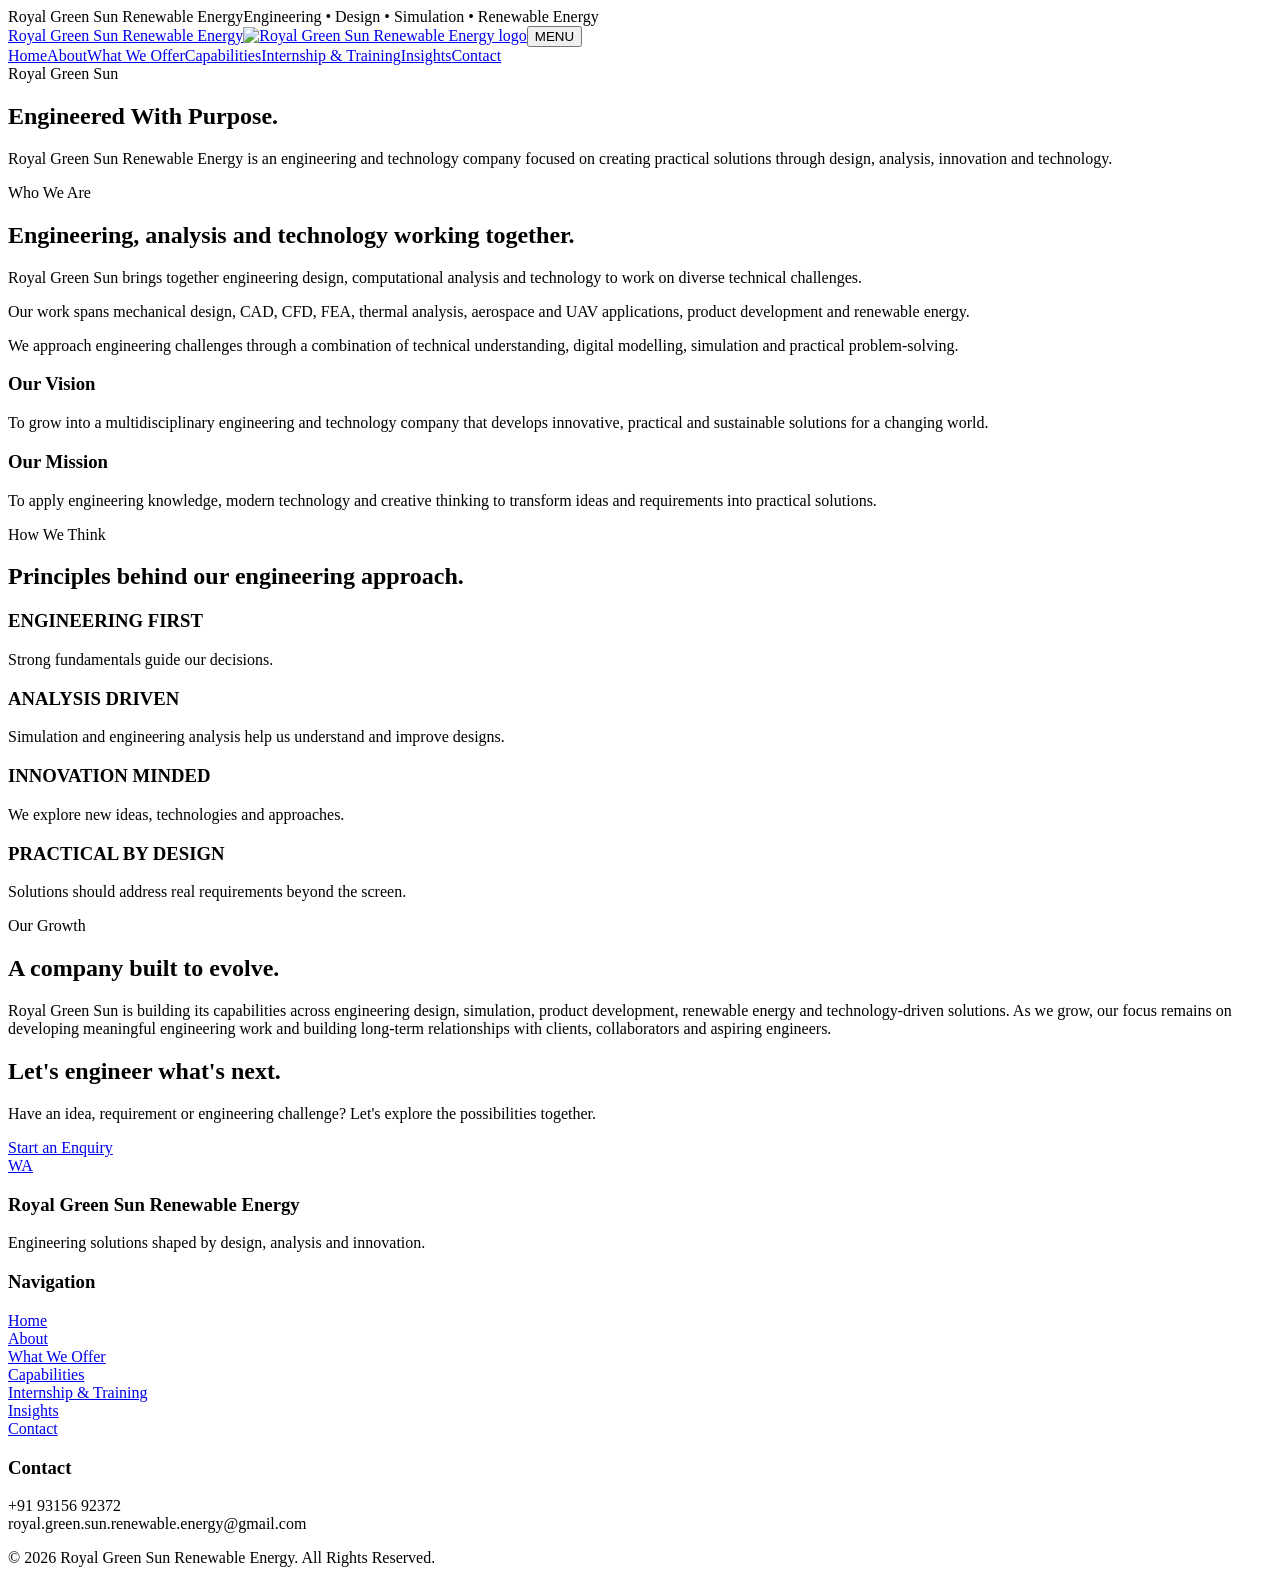
==== commit 6eb7c475: "Add files via upload" ====
--- a/about.html
+++ b/about.html
@@ -1,9 +1,8 @@
-<!doctype html><html lang="en"><head><meta charset="utf-8"><meta name="viewport" content="width=device-width,initial-scale=1"><title>About | Royal Green Sun Renewable Energy</title><link rel="stylesheet" href="styles.css"></head><body>
-<header class="site-header"><div class="container nav"><a class="brand" href="index.html">Royal Green Sun <span>Renewable Energy</span></a><button class="menu-btn">☰</button><nav class="nav-links"><a href="index.html">Home</a><a class="active" href="about.html">About</a><a href="what-we-offer.html">What We Offer</a><a href="capabilities.html">Capabilities</a><a href="internship-training.html">Internship & Training</a><a href="insights.html">Insights</a><a href="contact.html">Contact</a></nav></div></header>
-<section class="page-hero"><div class="container"><div class="kicker">About Royal Green Sun</div><h1>Engineered with purpose.</h1><p>Royal Green Sun Renewable Energy is an engineering and technology company focused on creating practical solutions through design, analysis, innovation and technology.</p></div></section>
-<section class="section"><div class="container feature"><div class="feature-copy"><div class="kicker">Who we are</div><h2>Engineering across disciplines.</h2><p>Royal Green Sun brings together engineering design, computational analysis and technology to work on diverse technical challenges.</p><p>Our work spans mechanical design, CAD, CFD, FEA, thermal analysis, aerospace and UAV applications, product development and renewable energy.</p><p>We approach engineering challenges through a combination of technical understanding, digital modelling, simulation and practical problem-solving.</p></div><div class="feature-media"><img src="assets/jet-engine.jpg" alt="Engineering system visual"></div></div></section>
-<section class="section alt"><div class="container grid grid-2"><div class="card"><div class="card-body"><div class="kicker">Our vision</div><h2>Building for what's next.</h2><p>To grow into a multidisciplinary engineering and technology company that develops innovative, practical and sustainable solutions for a changing world.</p></div></div><div class="card"><div class="card-body"><div class="kicker">Our mission</div><h2>Turn ideas into practical solutions.</h2><p>To apply engineering knowledge, modern technology and creative thinking to transform ideas and requirements into practical solutions.</p></div></div></div></section>
-<section class="section"><div class="container"><div class="section-head"><div><div class="kicker">How we think</div><h2>The principles behind our work.</h2></div></div><div class="grid grid-4"><div class="card"><div class="card-body"><span class="number">01</span><h3>Engineering First</h3><p>Strong engineering fundamentals guide our decisions.</p></div></div><div class="card"><div class="card-body"><span class="number">02</span><h3>Analysis Driven</h3><p>Simulation and engineering analysis help us understand and improve designs.</p></div></div><div class="card"><div class="card-body"><span class="number">03</span><h3>Innovation Minded</h3><p>We explore new ideas, technologies and approaches.</p></div></div><div class="card"><div class="card-body"><span class="number">04</span><h3>Practical by Design</h3><p>Solutions should work beyond the screen and address real requirements.</p></div></div></div></div></section>
-<section class="dark-band"><div class="container feature"><div class="feature-media"><img src="assets/engineering-energy.jpg" alt="Engineering and renewable energy visual"></div><div class="feature-copy"><div class="kicker">Our growth</div><h2>A company built to evolve.</h2><p>Royal Green Sun is building its capabilities across engineering design, simulation, product development, renewable energy and technology-driven solutions.</p><p>As we grow, our focus remains on developing meaningful engineering work and building long-term relationships with clients, collaborators and aspiring engineers.</p></div></div></section>
-<section class="cta"><div class="container"><div class="kicker">Next step</div><h2>Let's engineer what's next.</h2><p>Have an idea, requirement or engineering challenge? Let's explore the possibilities together.</p><div class="actions"><a class="btn btn-primary" href="contact.html">Start an Enquiry →</a><a class="btn btn-light" href="https://wa.me/919315692372?text=Hello%20Royal%20Green%20Sun%2C%20I%20would%20like%20to%20enquire%20about%20your%20engineering%20services.">WhatsApp Us →</a></div></div></section>
-<footer><div class="container"><div class="footer-grid"><div><div class="footer-brand">Royal Green Sun <span>Renewable Energy</span></div><p>Precision. Performance. Progress.</p></div><div><h4>Navigate</h4><div class="footer-links"><a href="index.html">Home</a><a href="what-we-offer.html">What We Offer</a><a href="capabilities.html">Capabilities</a><a href="internship-training.html">Internship & Training</a></div></div><div><h4>Contact</h4><div class="footer-links"><a href="mailto:royal.green.sun.renewable.energy@gmail.com">Email us</a><a href="tel:+919315692372">+91 93156 92372</a></div></div></div><div class="copyright">© <span data-year></span> Royal Green Sun Renewable Energy. All rights reserved.</div></div></footer><script src="script.js"></script></body></html>
+<!doctype html><html lang="en"><head><meta charset="utf-8"><meta name="viewport" content="width=device-width,initial-scale=1"><title>About | Royal Green Sun Renewable Energy</title><link rel="stylesheet" href="assets/styles.css"></head><body>
+<div class="topbar"><div class="inner"><span class="company">Royal Green Sun Renewable Energy</span><span class="status">Engineering • Design • Simulation • Renewable Energy</span></div></div><header class="header"><nav class="nav"><a class="brand" href="index.html"><span class="brand-text">Royal Green Sun Renewable Energy</span><img src="assets/logo.png" alt="Royal Green Sun Renewable Energy logo"></a><button class="menu">MENU</button><div class="links"><a href="index.html">Home</a><a class="active" href="about.html">About</a><a href="what-we-offer.html">What We Offer</a><a href="capabilities.html">Capabilities</a><a href="internship-training.html">Internship & Training</a><a href="insights.html">Insights</a><a href="contact.html">Contact</a></div></nav></header>
+<main><section class="page-hero"><div class="container"><div><div class="eyebrow">Royal Green Sun</div><h1>Engineered With Purpose.</h1><p>Royal Green Sun Renewable Energy is an engineering and technology company focused on creating practical solutions through design, analysis, innovation and technology.</p></div></div></section>
+<section class="section"><div class="container"><div class="about-block"><div><div class="kicker">Who We Are</div><h2 class="section-title">Engineering, analysis and technology working together.</h2><p>Royal Green Sun brings together engineering design, computational analysis and technology to work on diverse technical challenges.</p><p>Our work spans mechanical design, CAD, CFD, FEA, thermal analysis, aerospace and UAV applications, product development and renewable energy.</p><p>We approach engineering challenges through a combination of technical understanding, digital modelling, simulation and practical problem-solving.</p></div><div class="about-box"><h3>Our Vision</h3><p>To grow into a multidisciplinary engineering and technology company that develops innovative, practical and sustainable solutions for a changing world.</p><h3>Our Mission</h3><p>To apply engineering knowledge, modern technology and creative thinking to transform ideas and requirements into practical solutions.</p></div></div></div></section>
+<section class="section cream"><div class="container"><div class="section-head"><div class="kicker">How We Think</div><h2 class="section-title">Principles behind our engineering approach.</h2></div><div class="pillars"><div class="pillar"><h3>ENGINEERING FIRST</h3><p>Strong fundamentals guide our decisions.</p></div><div class="pillar"><h3>ANALYSIS DRIVEN</h3><p>Simulation and engineering analysis help us understand and improve designs.</p></div><div class="pillar"><h3>INNOVATION MINDED</h3><p>We explore new ideas, technologies and approaches.</p></div><div class="pillar"><h3>PRACTICAL BY DESIGN</h3><p>Solutions should address real requirements beyond the screen.</p></div></div></div></section>
+<section class="section"><div class="container"><div class="section-head"><div class="kicker">Our Growth</div><h2 class="section-title">A company built to evolve.</h2><p>Royal Green Sun is building its capabilities across engineering design, simulation, product development, renewable energy and technology-driven solutions. As we grow, our focus remains on developing meaningful engineering work and building long-term relationships with clients, collaborators and aspiring engineers.</p></div></div></section>
+<section class="cta"><div class="cta-inner"><div><h2>Let's engineer what's next.</h2><p>Have an idea, requirement or engineering challenge? Let's explore the possibilities together.</p></div><a class="btn btn-primary" href="contact.html">Start an Enquiry</a></div></section></main>
+<a class="whatsapp" href="https://wa.me/919315692372?text=Hello%20Royal%20Green%20Sun%2C%20I%20would%20like%20to%20enquire%20about%20your%20engineering%20services." target="_blank">WA</a><footer class="footer"><div class="footer-inner"><div><h3>Royal Green Sun Renewable Energy</h3><p>Engineering solutions shaped by design, analysis and innovation.</p></div><div><h3>Navigation</h3><p><a href="index.html">Home</a><br><a href="about.html">About</a><br><a href="what-we-offer.html">What We Offer</a><br><a href="capabilities.html">Capabilities</a><br><a href="internship-training.html">Internship & Training</a><br><a href="insights.html">Insights</a><br><a href="contact.html">Contact</a></p></div><div><h3>Contact</h3><p>+91 93156 92372<br>royal.green.sun.renewable.energy@gmail.com</p></div></div><div class="footer-bottom">© 2026 Royal Green Sun Renewable Energy. All Rights Reserved.</div></footer><script src="assets/script.js"></script></body></html>
